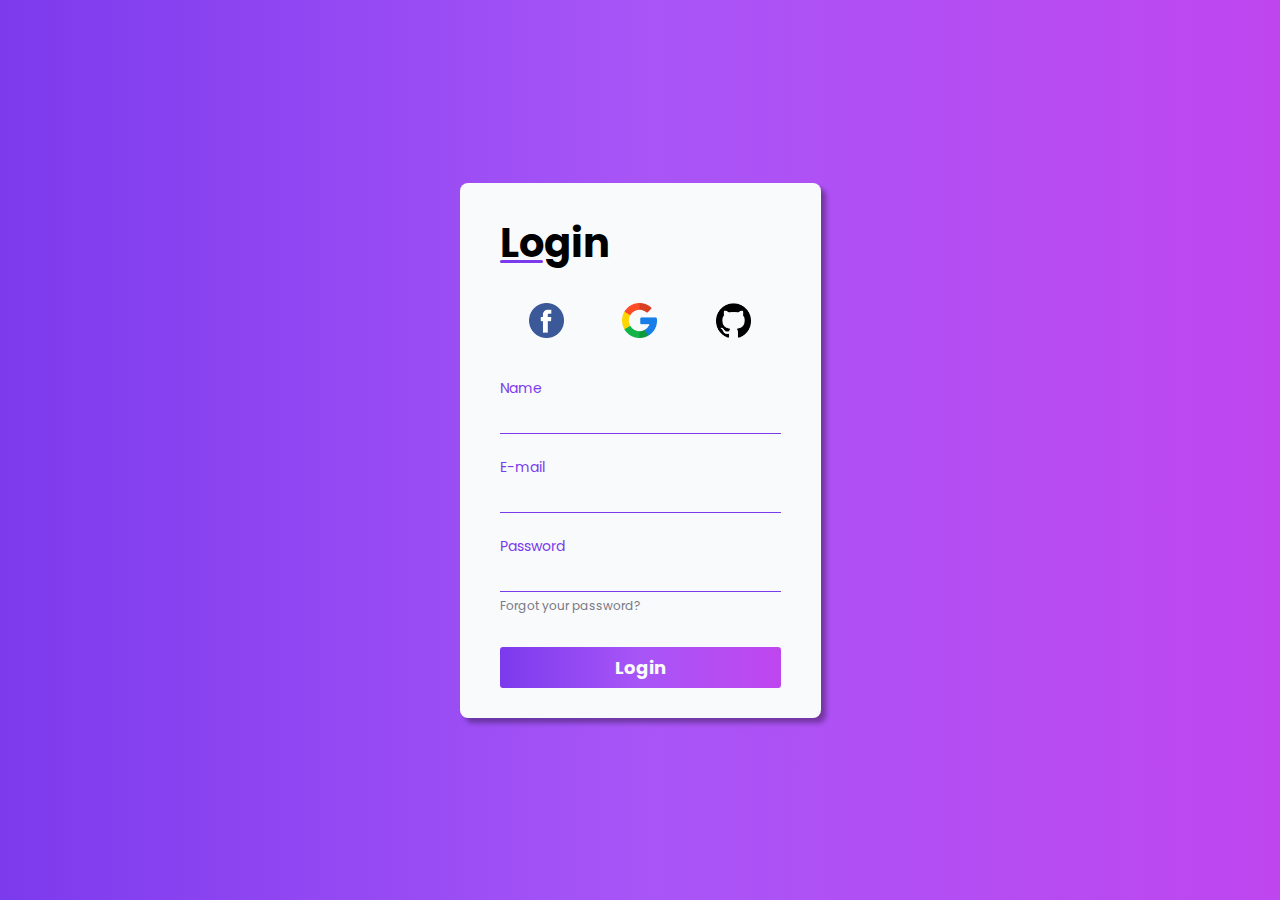
==== DarkLightForm/index.html @ 54908fde "form light mode" ====
<!DOCTYPE html>
<html lang="pt-BR">
<head>
    <meta charset="UTF-8">
    <meta name="viewport" content="width=device-width, initial-scale=1.0">
    <link rel="stylesheet" href="assets/css/script.css">
    <title>Login Dark/light mode</title>
    <link rel="stylesheet" href="https://cdnjs.cloudflare.com/ajax/libs/font-awesome/6.5.1/css/all.min.css" integrity="sha512-DTOQO9RWCH3ppGqcWaEA1BIZOC6xxalwEsw9c2QQeAIftl+Vegovlnee1c9QX4TctnWMn13TZye+giMm8e2LwA==" crossorigin="anonymous" referrerpolicy="no-referrer" />
    <link rel="stylesheet" href="assets/css/style.css">
</head>
<body>
    <main id="container">
        <form id="login_form">
            <div id="form_header">
                <h1>Login</h1>
                <i id="mode_icon" class="fa-solid fa-moon"></i>
            </div>

            <div id="social_media">
                <a href="#">
                    <img src="assets/img/facebook.png" alt="facebook logo">
                </a>
                <a href="#">
                    <img src="assets/img/google.png" alt="google logo">
                </a>
                <a href="#">
                    <img src="assets/img/github.png" alt="github logo">
                </a>
            </div>

            <div id="inputs">
                <div class="input_box">
                    <label for="name">
                        Name
                        <div class="input_field">
                            <i class="fa-solid fa-user"></i>
                            <input type="text" id="name" name="name">  
                        </div>
                    </label>
                </div>

                <div class="input_box">
                    <label for="email">
                        E-mail
                        <div class="input_field">
                            <i class="fa-solid fa-envelope"></i>
                            <input type="email" id="email" name="email">  
                        </div>
                    </label>
                </div>

                <div class="input_box">
                    <label for="password">
                        Password
                        <div class="input_field">
                            <i class="fa-solid fa-key"></i>
                            <input type="password" id="password" name="password">  
                        </div>
                    </label>
                    <div id="forgot_password">
                        <a href="#">Forgot your password?</a>
                    </div>
                </div>
            </div>

            <button type="submit" id="login_button">Login</button>
        </form>
    </main>

    <script src="assets/js/script.js"></script>
</body>
</html>
---- DarkLightForm/assets/css/style.css ----
@charset "UTF-8";

@import url(https://fonts.googleapis.com/css2?family=Poppins%3Awght%40100%3B200%3B300%3B400&display=swap%27%29%3B);

:root {
    --color-light-50: #f8fafc;

    --color-dark-50: #797984;
    --color-dark-100: #312d37;
    --color-dark-900: #000;

    --color-purple-50: #7c3aed;
    --color-purple-100: #a855f7;
    --color-purple-200: #bf46ef;

    --color-gradient: linear-gradient(90deg, var(--color-purple-50), var(--color-purple-100), var(--color-purple-200));
}

* {
    margin: 0px;
    padding: 0px;
    box-sizing: border-box;
    font-family: 'Poppins', monospace;
}

#container {
    height: 100vh;
    width: 100%;
    background: var(--color-gradient);
    display: flex;
    align-items: center;
    justify-content: center;
}

#login_form {
    background-color: var(--color-light-50);
    display: flex;
    flex-direction: column;
    padding: 30px 40px;
    gap: 30px;
    border-radius: 8px;
    box-shadow: 5px 5px 5px rgba(0, 0, 0, 0.336);
    height: fit-content;
}

#form_header h1 {
    font-size: 40px;
    position: relative;
}

#form_header h1::before {
    position: absolute;
    content: '';
    width: 40%;
    background-color: var(--color-purple-50);
    height: 3px;
    bottom: 10px;
    border-radius: 5px;
}

#emogi_icon {
    cursor: pointer;
    font-size: 20px;
}

#form_header {
    display: flex;
    align-items: center;
    justify-content: space-between;
}

#social_media {
    display: flex;
    justify-content: space-around;
}

#social_media img {
    width: 35px;
}

#social_media img:hover {
    transform: scale(1.2);
}

#inputs {
    display: flex;
    flex-direction: column;
    align-items: center;
    justify-content: center;
    gap: 20px;
}

.input_box label {
    font-size: 14px;
    color: var(--color-purple-50);
}

.input_field {
    display: flex;
    align-items: center;
    gap: 15px;
    padding: 3px;
    cursor: text;
    border-bottom: 1px solid var(--color-purple-50);
}

.input_field i {
    font-size: 18px;
    color: var(--color-dark-900);
}

.input_field input {
    border: none;
    background-color: transparent;
    width: 260px;
    font-size: 18px;
    padding: 0px 5px;
}

.input_field input:focus {
    outline: none;
}

#forgot_password a {
    text-decoration: none;
    font-size: 12px;
    color: var(--color-dark-50);
}

#forgot_password a:hover {
    color: var(--color-purple-50);
}
#login_button {
    border: none;
    background:var(--color-gradient) ;
    color: var(--color-light-50);
    padding: 7px;
    font-size: 18px;
    border-radius: 3px;
    font-weight: bold;
    cursor: pointer;
}

#login_button:hover {
    transform: scale(1.05);
}
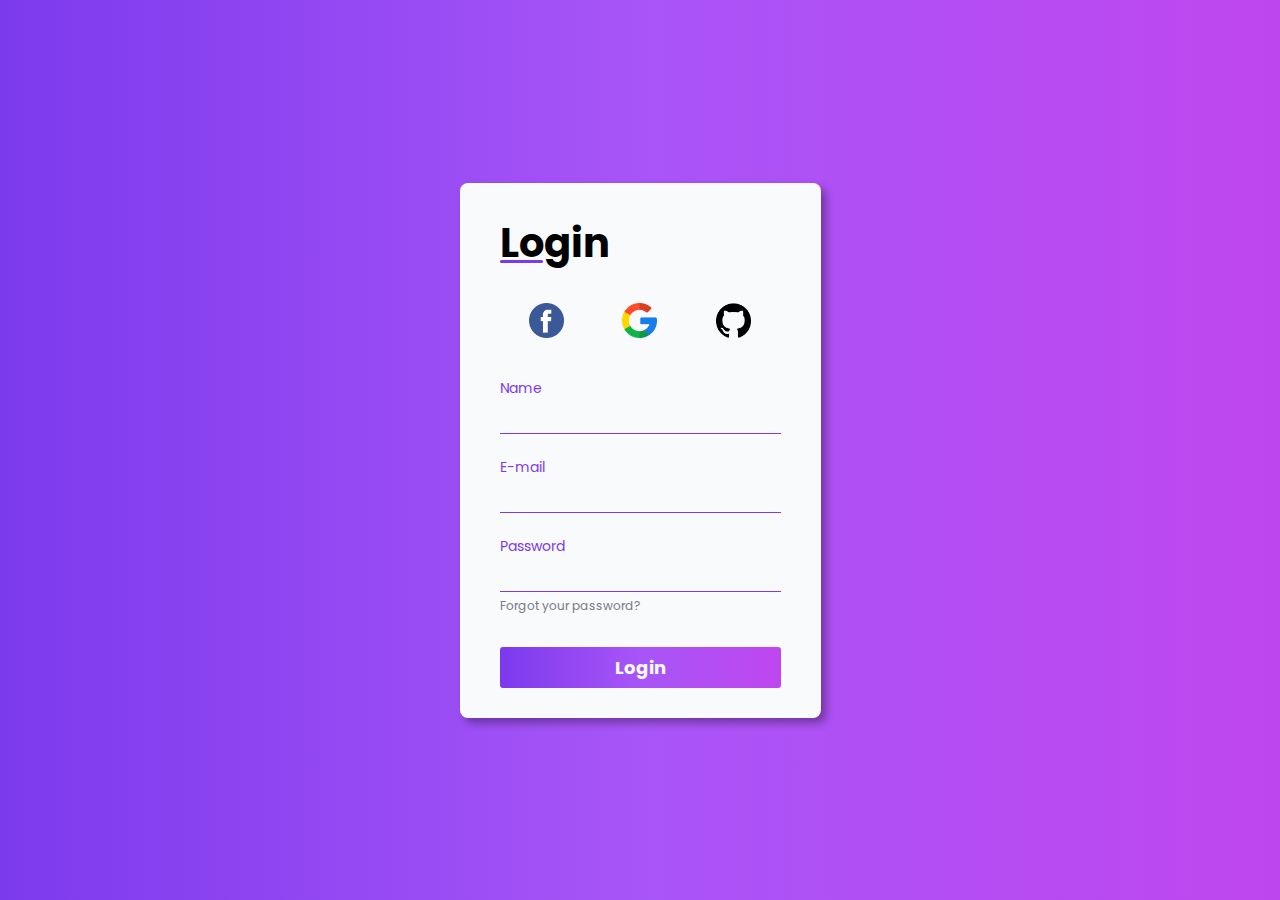
==== commit 63d2b5b2: "dark mode addicted" ====
--- a/DarkLightForm/index.html
+++ b/DarkLightForm/index.html
@@ -63,7 +63,7 @@
                 </div>
             </div>
 
-            <button type="submit" id="login_button">Login</button>
+            <button type="submit" id="login_button" disabled>Login</button>
         </form>
     </main>
 
--- a/DarkLightForm/assets/css/style.css
+++ b/DarkLightForm/assets/css/style.css
@@ -33,15 +33,15 @@
 }
 
 #login_form {
-    background-color: var(--color-light-50);
     display: flex;
     flex-direction: column;
+    height: fit-content;
+    background-color: var(--color-light-50);
     padding: 30px 40px;
+    border-radius: 8px;
     gap: 30px;
-    border-radius: 8px;
-    box-shadow: 5px 5px 5px rgba(0, 0, 0, 0.336);
-    height: fit-content;
-}
+    box-shadow: 5px 5px 8px rgba(0, 0, 0, 0.336);
+    transition: .4s ease-in-out}
 
 #form_header h1 {
     font-size: 40px;
@@ -58,7 +58,7 @@
     border-radius: 5px;
 }
 
-#emogi_icon {
+#mode_icon {
     cursor: pointer;
     font-size: 20px;
 }
@@ -130,6 +130,7 @@
 #forgot_password a:hover {
     color: var(--color-purple-50);
 }
+
 #login_button {
     border: none;
     background:var(--color-gradient) ;
@@ -143,4 +144,14 @@
 
 #login_button:hover {
     transform: scale(1.05);
-}+}
+
+.dark#login_form {
+    color: var(--color-light-50);
+    background-color: var(--color-dark-100);   
+}
+
+.dark#login_form .input_field input, .dark#login_form .input_field i {
+    color: var(--color-light-50);
+    transition: .4s ease-in-out
+}
